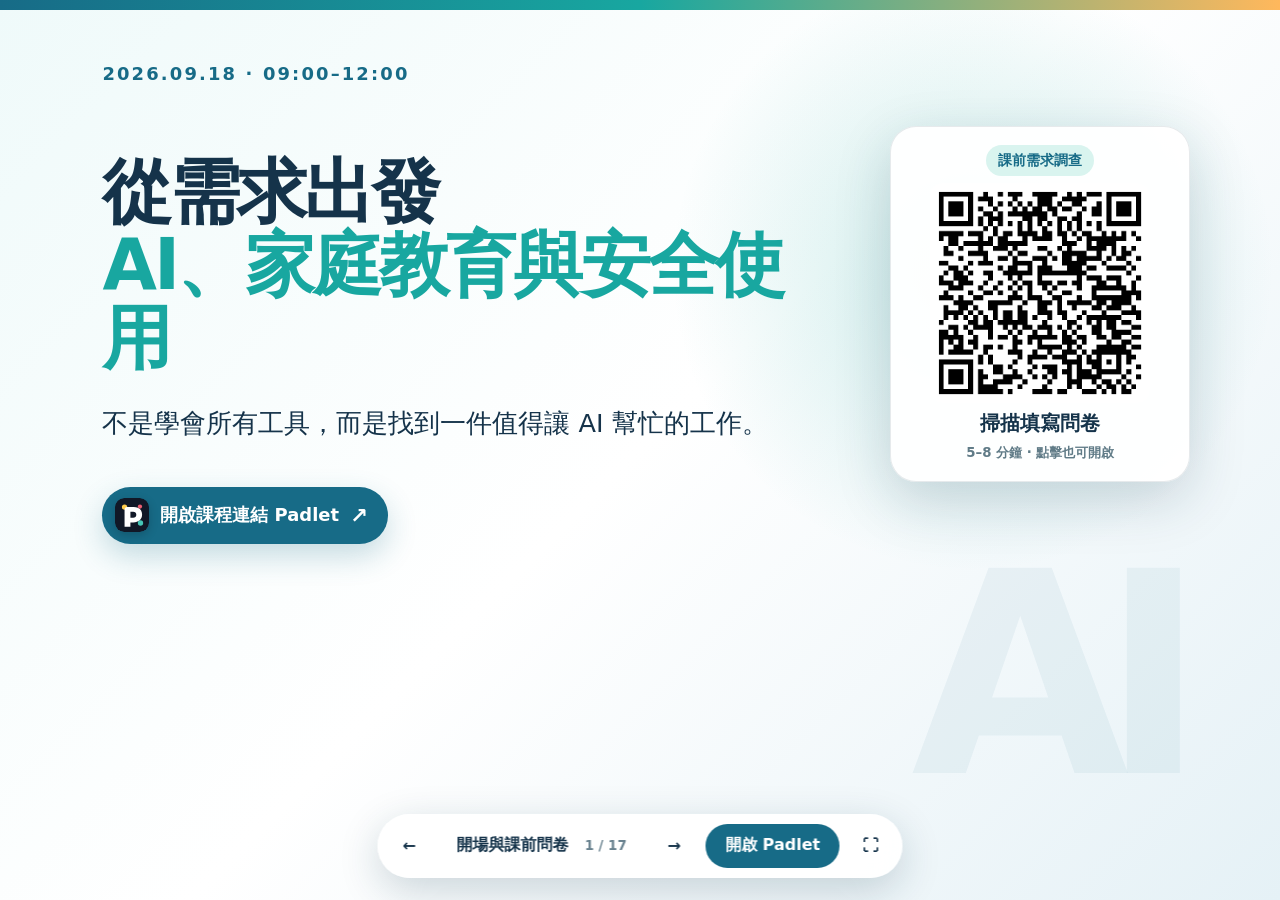
==== index.html @ 000a0663 "新增 GitHub Pages 課程入口" ====
<!doctype html>
<html lang="zh-Hant">
<head>
  <meta charset="utf-8">
  <meta name="viewport" content="width=device-width, initial-scale=1">
  <meta http-equiv="refresh" content="0; url=%E8%AA%B2%E7%A8%8B%E7%B6%B2%E9%A0%81%E5%B7%A5%E5%85%B7%E5%8C%85/index.html">
  <title>家庭教育中心 AI 培力課程</title>
</head>
<body>
  <p>正在開啟課程簡報……</p>
  <p><a href="%E8%AA%B2%E7%A8%8B%E7%B6%B2%E9%A0%81%E5%B7%A5%E5%85%B7%E5%8C%85/index.html">若未自動前往，請點此開啟</a></p>
</body>
</html>
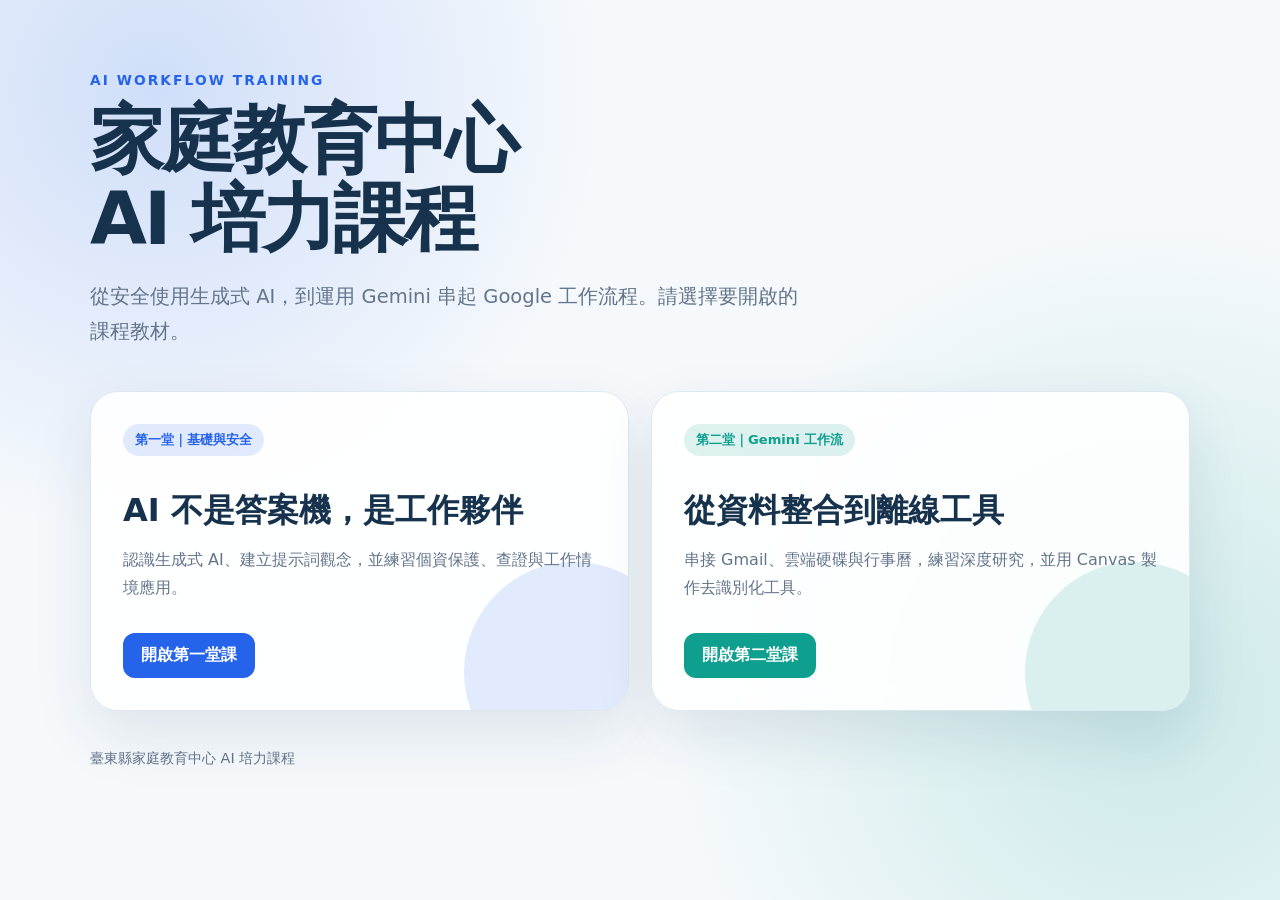
==== commit 0efbf139: "新增第二堂 Gemini 工作流網頁簡報" ====
--- a/index.html
+++ b/index.html
@@ -3,11 +3,181 @@
 <head>
   <meta charset="utf-8">
   <meta name="viewport" content="width=device-width, initial-scale=1">
-  <meta http-equiv="refresh" content="0; url=%E8%AA%B2%E7%A8%8B%E7%B6%B2%E9%A0%81%E5%B7%A5%E5%85%B7%E5%8C%85/index.html">
+  <meta name="description" content="臺東縣家庭教育中心 AI 培力課程教材入口">
   <title>家庭教育中心 AI 培力課程</title>
+  <style>
+    :root {
+      color-scheme: light;
+      --ink: #17324d;
+      --muted: #64748b;
+      --line: #dce7ef;
+      --blue: #2563eb;
+      --teal: #0f9f8f;
+      --paper: rgba(255, 255, 255, 0.9);
+    }
+
+    * { box-sizing: border-box; }
+
+    body {
+      margin: 0;
+      min-height: 100vh;
+      font-family: "Noto Sans TC", "Microsoft JhengHei", system-ui, sans-serif;
+      color: var(--ink);
+      background:
+        radial-gradient(circle at 12% 10%, rgba(37, 99, 235, 0.18), transparent 28rem),
+        radial-gradient(circle at 90% 78%, rgba(15, 159, 143, 0.18), transparent 30rem),
+        #f5f9fc;
+    }
+
+    main {
+      width: min(1100px, calc(100% - 40px));
+      margin: 0 auto;
+      padding: 72px 0 56px;
+    }
+
+    .eyebrow {
+      margin: 0 0 12px;
+      color: var(--blue);
+      font-size: 0.86rem;
+      font-weight: 800;
+      letter-spacing: 0.15em;
+      text-transform: uppercase;
+    }
+
+    h1 {
+      max-width: 760px;
+      margin: 0;
+      font-size: clamp(2.2rem, 6vw, 4.6rem);
+      line-height: 1.08;
+      letter-spacing: -0.04em;
+    }
+
+    .lead {
+      max-width: 720px;
+      margin: 20px 0 42px;
+      color: var(--muted);
+      font-size: clamp(1rem, 2vw, 1.22rem);
+      line-height: 1.8;
+    }
+
+    .courses {
+      display: grid;
+      grid-template-columns: repeat(2, minmax(0, 1fr));
+      gap: 22px;
+    }
+
+    .course {
+      position: relative;
+      display: flex;
+      min-height: 320px;
+      flex-direction: column;
+      padding: 32px;
+      overflow: hidden;
+      border: 1px solid var(--line);
+      border-radius: 28px;
+      background: var(--paper);
+      box-shadow: 0 24px 60px rgba(23, 50, 77, 0.1);
+      backdrop-filter: blur(12px);
+    }
+
+    .course::after {
+      position: absolute;
+      right: -56px;
+      bottom: -72px;
+      width: 220px;
+      height: 220px;
+      border-radius: 50%;
+      background: var(--accent-soft);
+      content: "";
+    }
+
+    .course:nth-child(1) { --accent: var(--blue); --accent-soft: rgba(37, 99, 235, 0.13); }
+    .course:nth-child(2) { --accent: var(--teal); --accent-soft: rgba(15, 159, 143, 0.14); }
+
+    .number {
+      width: max-content;
+      margin-bottom: 34px;
+      padding: 7px 12px;
+      border-radius: 999px;
+      color: var(--accent);
+      background: var(--accent-soft);
+      font-size: 0.82rem;
+      font-weight: 800;
+    }
+
+    h2 {
+      position: relative;
+      z-index: 1;
+      margin: 0;
+      font-size: clamp(1.45rem, 3vw, 2rem);
+      line-height: 1.3;
+    }
+
+    .course p {
+      position: relative;
+      z-index: 1;
+      margin: 14px 0 28px;
+      color: var(--muted);
+      line-height: 1.75;
+    }
+
+    .course a {
+      position: relative;
+      z-index: 1;
+      display: inline-flex;
+      width: max-content;
+      margin-top: auto;
+      padding: 12px 18px;
+      border-radius: 12px;
+      color: #fff;
+      background: var(--accent);
+      font-weight: 800;
+      text-decoration: none;
+      transition: transform 160ms ease, box-shadow 160ms ease;
+    }
+
+    .course a:hover,
+    .course a:focus-visible {
+      transform: translateY(-2px);
+      box-shadow: 0 10px 24px var(--accent-soft);
+    }
+
+    footer {
+      margin-top: 38px;
+      color: var(--muted);
+      font-size: 0.9rem;
+    }
+
+    @media (max-width: 760px) {
+      main { padding-top: 48px; }
+      .courses { grid-template-columns: 1fr; }
+      .course { min-height: 280px; }
+    }
+  </style>
 </head>
 <body>
-  <p>正在開啟課程簡報……</p>
-  <p><a href="%E8%AA%B2%E7%A8%8B%E7%B6%B2%E9%A0%81%E5%B7%A5%E5%85%B7%E5%8C%85/index.html">若未自動前往，請點此開啟</a></p>
+  <main>
+    <p class="eyebrow">AI WORKFLOW TRAINING</p>
+    <h1>家庭教育中心<br>AI 培力課程</h1>
+    <p class="lead">從安全使用生成式 AI，到運用 Gemini 串起 Google 工作流程。請選擇要開啟的課程教材。</p>
+
+    <section class="courses" aria-label="課程教材">
+      <article class="course">
+        <span class="number">第一堂｜基礎與安全</span>
+        <h2>AI 不是答案機，是工作夥伴</h2>
+        <p>認識生成式 AI、建立提示詞觀念，並練習個資保護、查證與工作情境應用。</p>
+        <a href="%E8%AA%B2%E7%A8%8B%E7%B6%B2%E9%A0%81%E5%B7%A5%E5%85%B7%E5%8C%85/index.html">開啟第一堂課</a>
+      </article>
+
+      <article class="course">
+        <span class="number">第二堂｜Gemini 工作流</span>
+        <h2>從資料整合到離線工具</h2>
+        <p>串接 Gmail、雲端硬碟與行事曆，練習深度研究，並用 Canvas 製作去識別化工具。</p>
+        <a href="second-session-web/index.html">開啟第二堂課</a>
+      </article>
+    </section>
+
+    <footer>臺東縣家庭教育中心 AI 培力課程</footer>
+  </main>
 </body>
 </html>
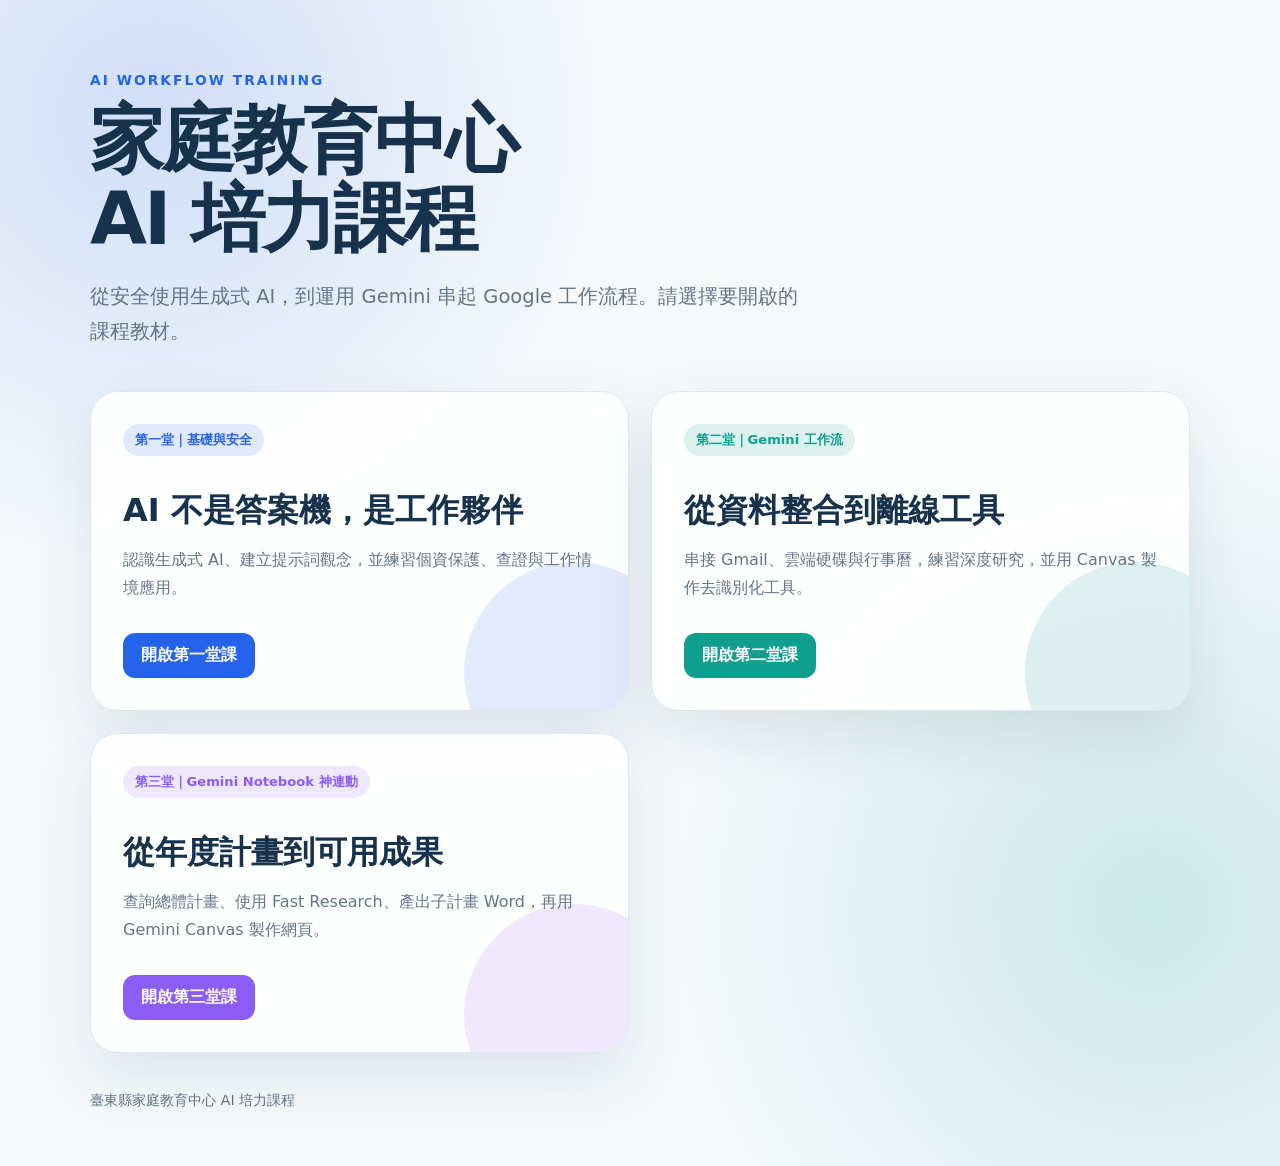
==== commit 63ca14e7: "發布第三堂 Gemini Notebook 課程簡報" ====
--- a/index.html
+++ b/index.html
@@ -93,6 +93,7 @@
 
     .course:nth-child(1) { --accent: var(--blue); --accent-soft: rgba(37, 99, 235, 0.13); }
     .course:nth-child(2) { --accent: var(--teal); --accent-soft: rgba(15, 159, 143, 0.14); }
+    .course:nth-child(3) { --accent: #8b5cf6; --accent-soft: rgba(139, 92, 246, 0.14); }
 
     .number {
       width: max-content;
@@ -175,6 +176,13 @@
         <p>串接 Gmail、雲端硬碟與行事曆，練習深度研究，並用 Canvas 製作去識別化工具。</p>
         <a href="second-session-web/index.html">開啟第二堂課</a>
       </article>
+
+      <article class="course">
+        <span class="number">第三堂｜Gemini Notebook 神連動</span>
+        <h2>從年度計畫到可用成果</h2>
+        <p>查詢總體計畫、使用 Fast Research、產出子計畫 Word，再用 Gemini Canvas 製作網頁。</p>
+        <a href="third-session-web/index.html">開啟第三堂課</a>
+      </article>
     </section>
 
     <footer>臺東縣家庭教育中心 AI 培力課程</footer>
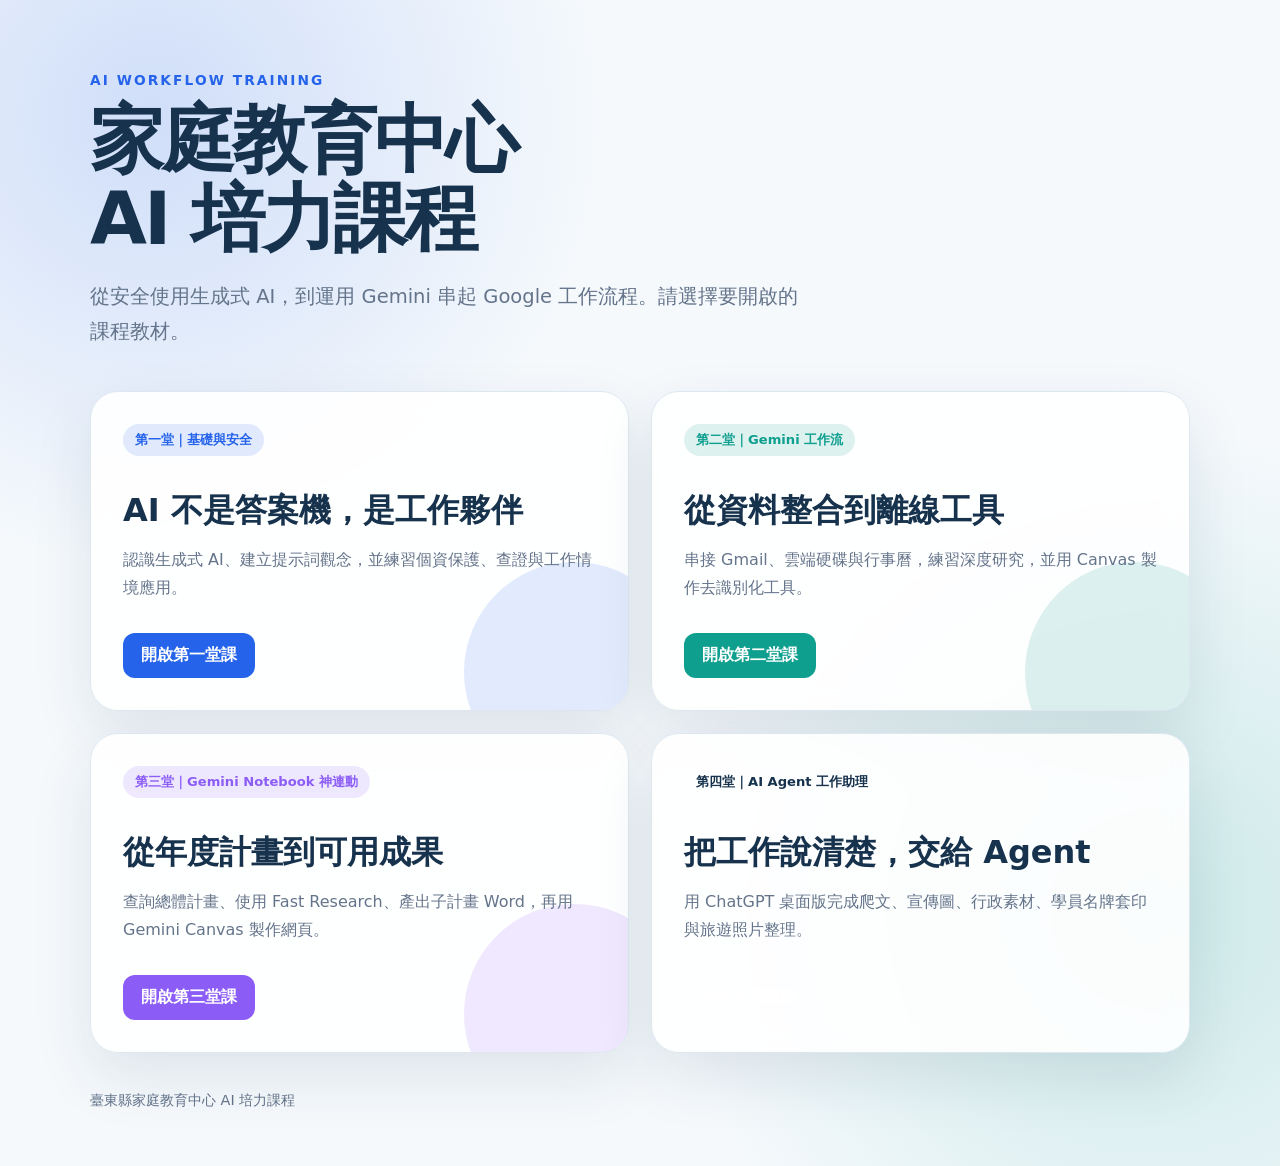
==== commit 6dbdba00: "首頁加入第四堂入口" ====
--- a/index.html
+++ b/index.html
@@ -183,6 +183,13 @@
         <p>查詢總體計畫、使用 Fast Research、產出子計畫 Word，再用 Gemini Canvas 製作網頁。</p>
         <a href="third-session-web/index.html">開啟第三堂課</a>
       </article>
+
+      <article class="course">
+        <span class="number">第四堂｜AI Agent 工作助理</span>
+        <h2>把工作說清楚，交給 Agent</h2>
+        <p>用 ChatGPT 桌面版完成爬文、宣傳圖、行政素材、學員名牌套印與旅遊照片整理。</p>
+        <a href="fourth-session-web/index.html">開啟第四堂課</a>
+      </article>
     </section>
 
     <footer>臺東縣家庭教育中心 AI 培力課程</footer>
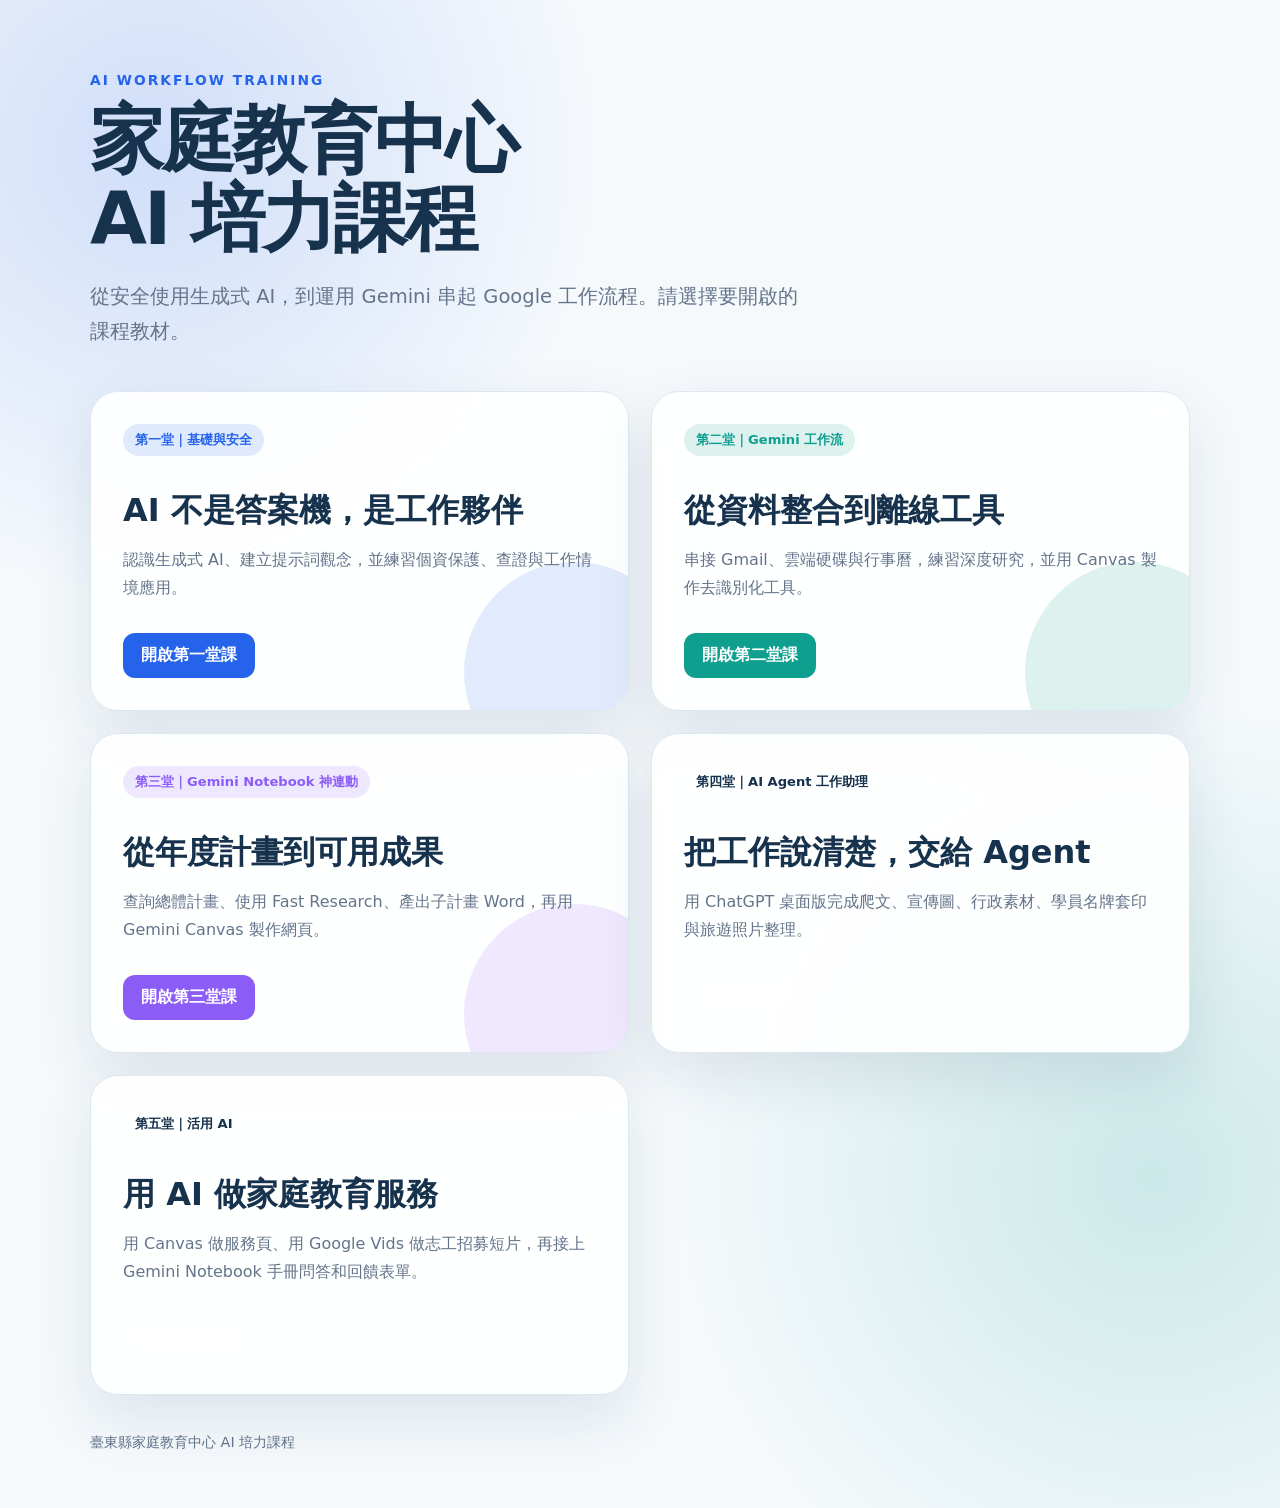
==== commit 4e822cb3: "發布第五堂家庭教育 AI 服務網頁簡報" ====
--- a/index.html
+++ b/index.html
@@ -190,6 +190,13 @@
         <p>用 ChatGPT 桌面版完成爬文、宣傳圖、行政素材、學員名牌套印與旅遊照片整理。</p>
         <a href="fourth-session-web/index.html">開啟第四堂課</a>
       </article>
+
+      <article class="course">
+        <span class="number">第五堂｜活用 AI</span>
+        <h2>用 AI 做家庭教育服務</h2>
+        <p>用 Canvas 做服務頁、用 Google Vids 做志工招募短片，再接上 Gemini Notebook 手冊問答和回饋表單。</p>
+        <a href="fifth-session-web/index.html">開啟第五堂課</a>
+      </article>
     </section>
 
     <footer>臺東縣家庭教育中心 AI 培力課程</footer>
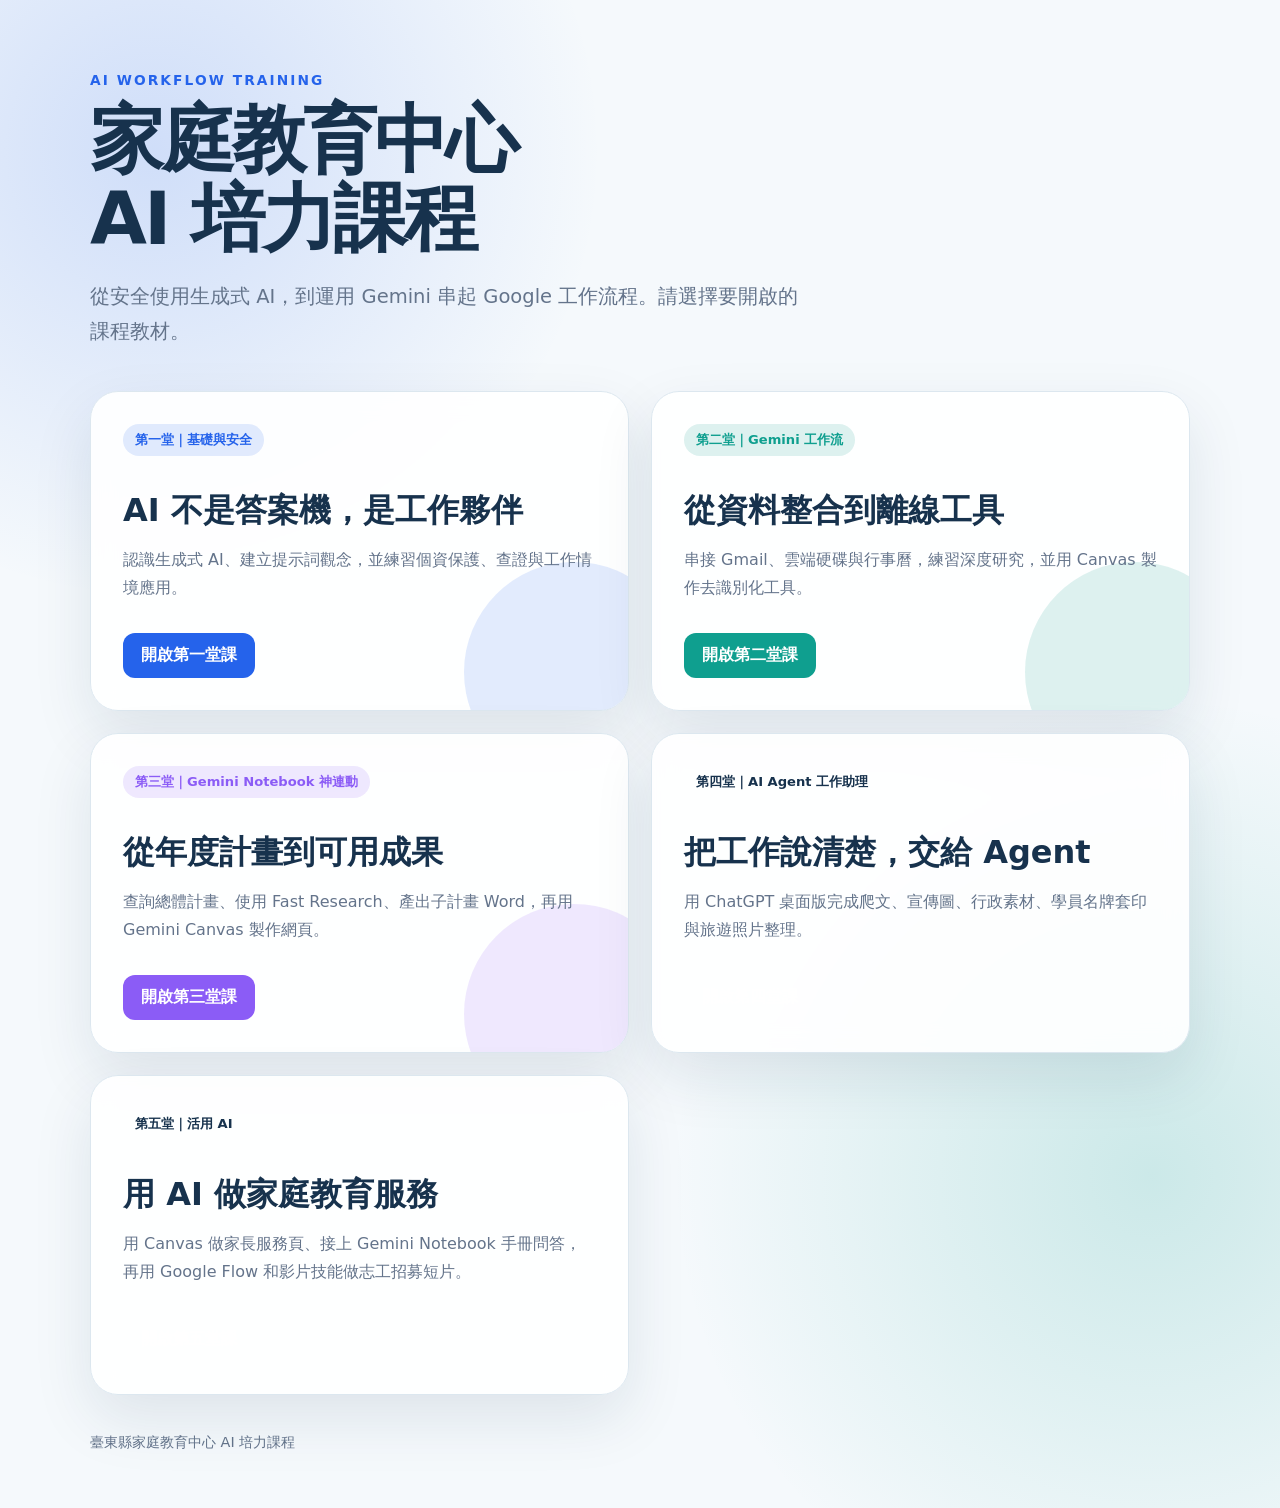
==== commit c12edd41: "第五堂改為客服與影片兩段，影片技能換成 ai-video-flow，加入第六堂成果展示預告 Co-Authored-By: Claude Opus 5.5 <noreply@anthropic.com" ====
--- a/index.html
+++ b/index.html
@@ -194,7 +194,7 @@
       <article class="course">
         <span class="number">第五堂｜活用 AI</span>
         <h2>用 AI 做家庭教育服務</h2>
-        <p>用 Canvas 做服務頁、用 Google Vids 做志工招募短片，再接上 Gemini Notebook 手冊問答和回饋表單。</p>
+        <p>用 Canvas 做家長服務頁、接上 Gemini Notebook 手冊問答，再用 Google Flow 和影片技能做志工招募短片。</p>
         <a href="fifth-session-web/index.html">開啟第五堂課</a>
       </article>
     </section>
